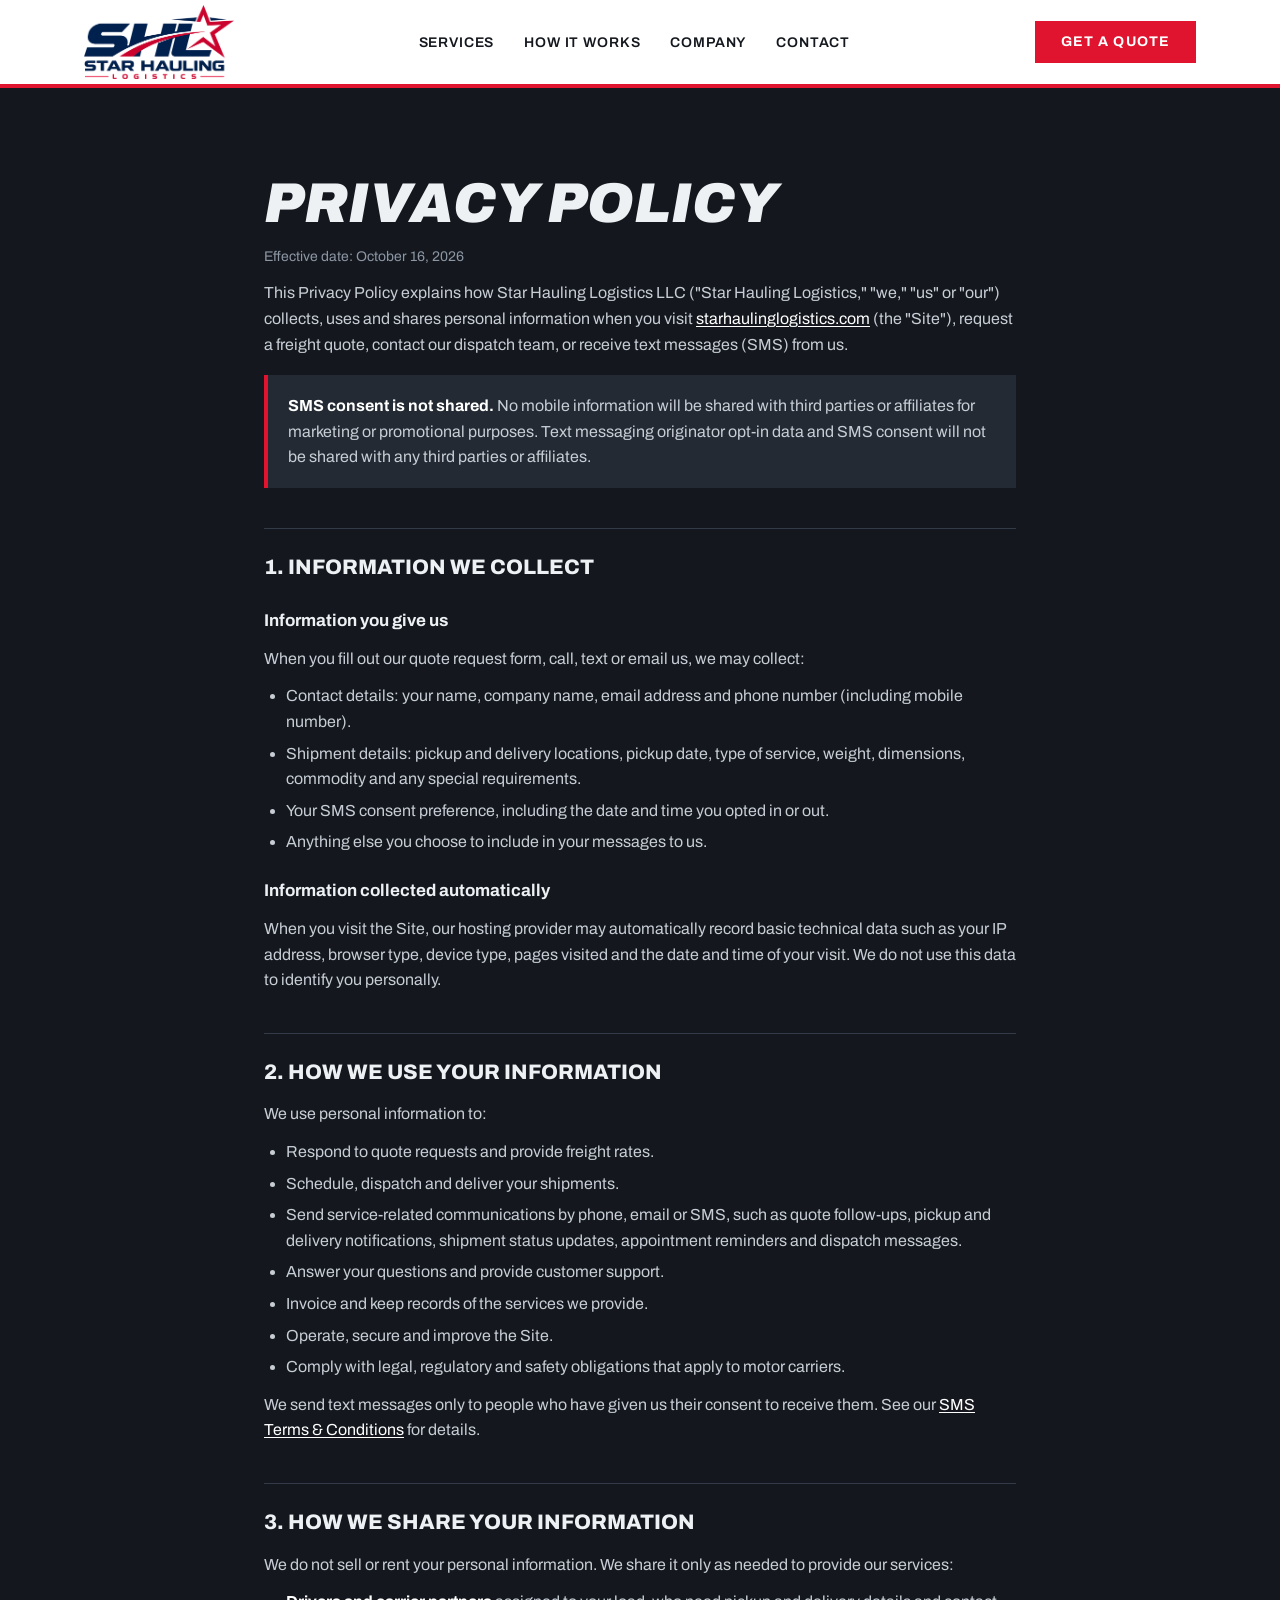
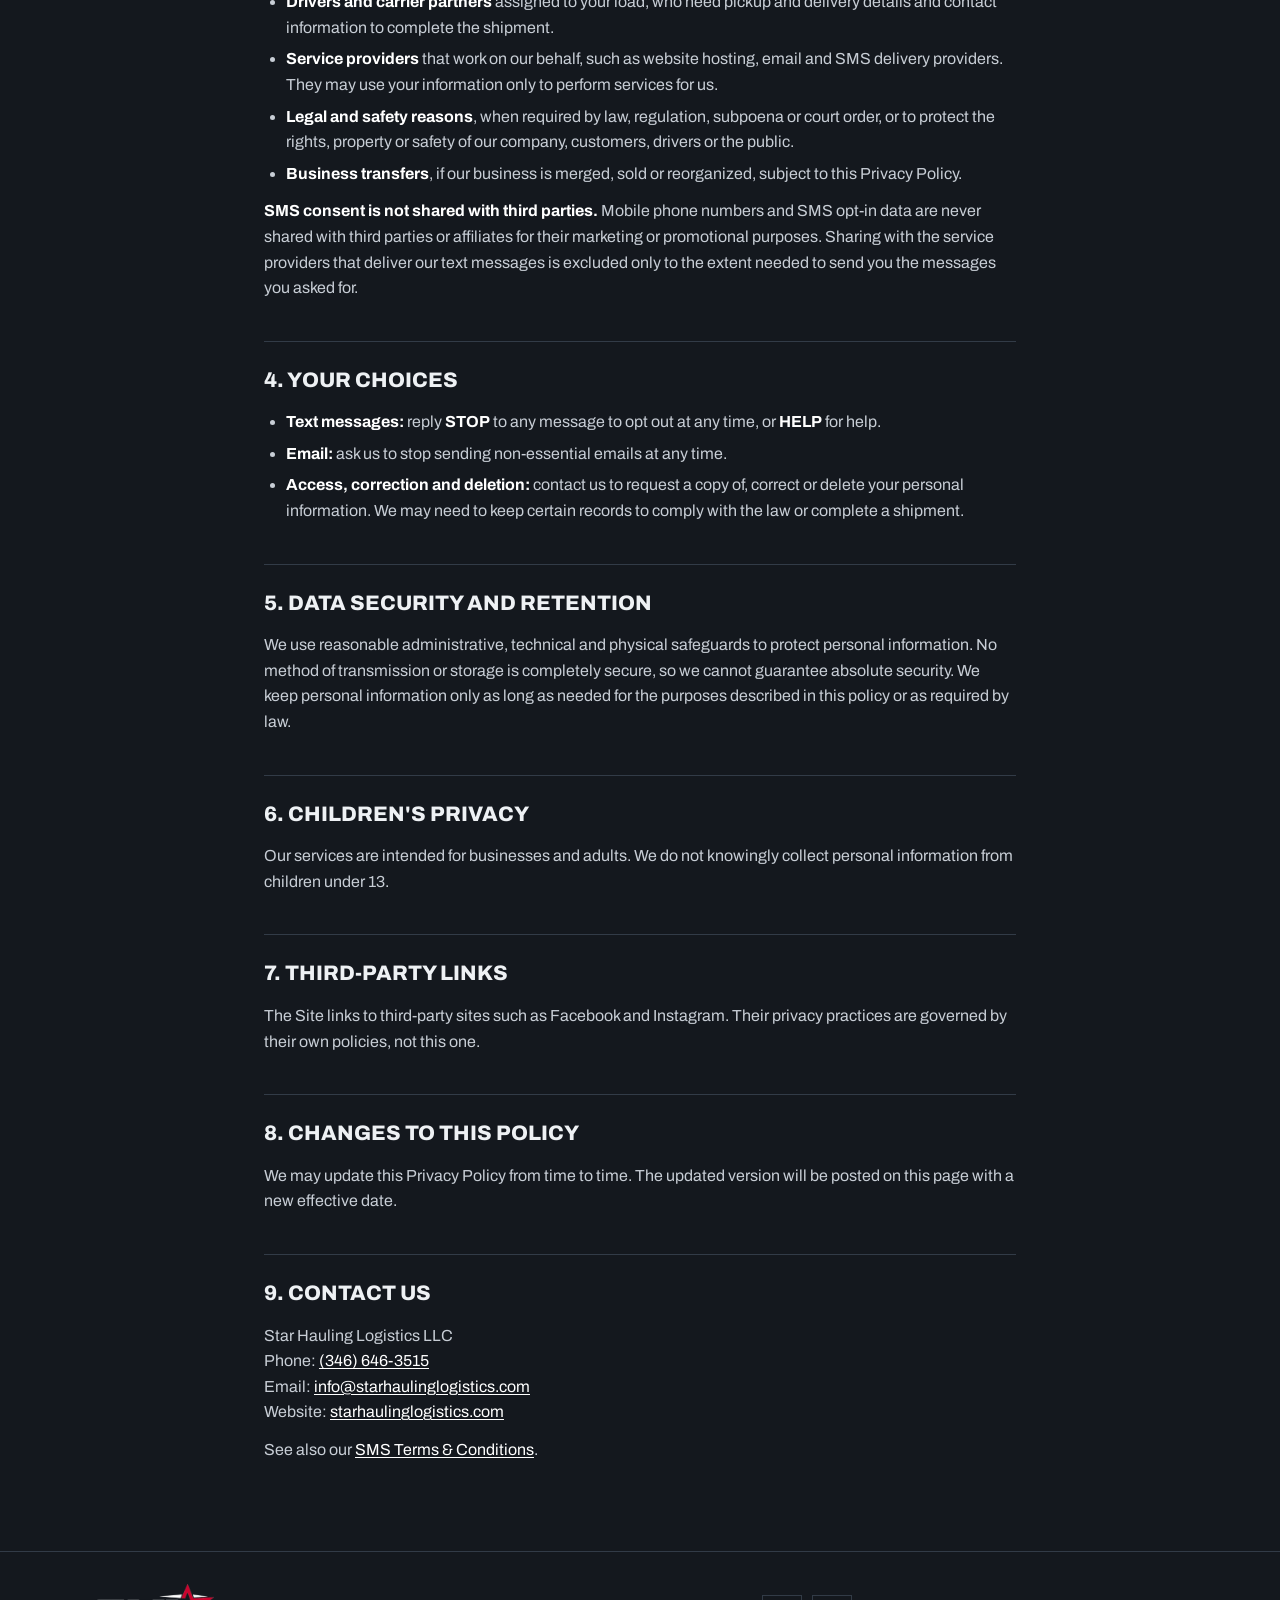
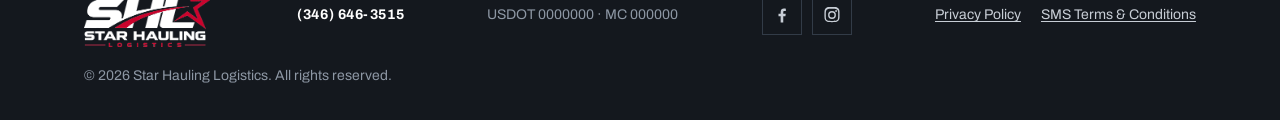
==== privacy.html @ 3c63991d "Add Privacy Policy and SMS Terms pages with SMS consent on quote form Co-Authored-By: Claude Opus 5." ====
<!doctype html>
<html lang="en">
<head>
  <meta charset="utf-8">
  <meta name="viewport" content="width=device-width, initial-scale=1">
  <title>Privacy Policy | Star Hauling Logistics</title>
  <meta name="description" content="How Star Hauling Logistics collects, uses and shares personal information, including SMS consent.">
  <meta name="robots" content="noindex, nofollow">
  <meta name="theme-color" content="#14181E">
  <link rel="icon" href="assets/favicon.ico" sizes="any">
  <link rel="icon" type="image/png" href="assets/favicon.png">
  <link rel="apple-touch-icon" href="assets/apple-touch-icon.png">
  <link rel="preconnect" href="https://fonts.googleapis.com">
  <link rel="preconnect" href="https://fonts.gstatic.com" crossorigin>
  <link rel="stylesheet" href="https://fonts.googleapis.com/css2?family=Archivo:ital,wght@0,400;0,600;0,700;0,800;0,900;1,900&display=swap">
  <link rel="stylesheet" href="styles.css">
</head>
<body>
  <a class="skip" href="#main">Skip to content</a>

  <header class="site-header">
    <nav class="container nav" aria-label="Main">
      <a class="nav-logo" href="index.html" aria-label="Star Hauling Logistics, home">
        <img src="assets/logo.png" alt="Star Hauling Logistics" width="640" height="314">
      </a>
      <button class="nav-toggle" type="button" aria-expanded="false" aria-controls="nav-links" aria-label="Open menu">
        <span></span><span></span><span></span>
      </button>
      <ul class="nav-links" id="nav-links">
        <li><a href="index.html#services">Services</a></li>
        <li><a href="index.html#how-it-works">How it works</a></li>
        <li><a href="index.html#company">Company</a></li>
        <li><a href="index.html#contact">Contact</a></li>
        <li class="mobile-cta"><a class="btn btn-red" href="index.html#contact">Get a Quote</a></li>
      </ul>
      <a class="btn btn-red nav-cta" href="index.html#contact">Get a Quote</a>
    </nav>
  </header>

  <main id="main">
    <article class="legal">
      <div class="container">
        <h1>Privacy Policy</h1>
        <p class="updated">Effective date: October 16, 2026</p>

        <p>This Privacy Policy explains how Star Hauling Logistics LLC ("Star Hauling Logistics," "we," "us" or "our") collects, uses and shares personal information when you visit <a href="https://starhaulinglogistics.com/">starhaulinglogistics.com</a> (the "Site"), request a freight quote, contact our dispatch team, or receive text messages (SMS) from us.</p>

        <div class="callout">
          <p><strong>SMS consent is not shared.</strong> No mobile information will be shared with third parties or affiliates for marketing or promotional purposes. Text messaging originator opt-in data and SMS consent will not be shared with any third parties or affiliates.</p>
        </div>

        <h2>1. Information we collect</h2>
        <h3>Information you give us</h3>
        <p>When you fill out our quote request form, call, text or email us, we may collect:</p>
        <ul>
          <li>Contact details: your name, company name, email address and phone number (including mobile number).</li>
          <li>Shipment details: pickup and delivery locations, pickup date, type of service, weight, dimensions, commodity and any special requirements.</li>
          <li>Your SMS consent preference, including the date and time you opted in or out.</li>
          <li>Anything else you choose to include in your messages to us.</li>
        </ul>
        <h3>Information collected automatically</h3>
        <p>When you visit the Site, our hosting provider may automatically record basic technical data such as your IP address, browser type, device type, pages visited and the date and time of your visit. We do not use this data to identify you personally.</p>

        <h2>2. How we use your information</h2>
        <p>We use personal information to:</p>
        <ul>
          <li>Respond to quote requests and provide freight rates.</li>
          <li>Schedule, dispatch and deliver your shipments.</li>
          <li>Send service-related communications by phone, email or SMS, such as quote follow-ups, pickup and delivery notifications, shipment status updates, appointment reminders and dispatch messages.</li>
          <li>Answer your questions and provide customer support.</li>
          <li>Invoice and keep records of the services we provide.</li>
          <li>Operate, secure and improve the Site.</li>
          <li>Comply with legal, regulatory and safety obligations that apply to motor carriers.</li>
        </ul>
        <p>We send text messages only to people who have given us their consent to receive them. See our <a href="terms.html">SMS Terms &amp; Conditions</a> for details.</p>

        <h2>3. How we share your information</h2>
        <p>We do not sell or rent your personal information. We share it only as needed to provide our services:</p>
        <ul>
          <li><strong>Drivers and carrier partners</strong> assigned to your load, who need pickup and delivery details and contact information to complete the shipment.</li>
          <li><strong>Service providers</strong> that work on our behalf, such as website hosting, email and SMS delivery providers. They may use your information only to perform services for us.</li>
          <li><strong>Legal and safety reasons</strong>, when required by law, regulation, subpoena or court order, or to protect the rights, property or safety of our company, customers, drivers or the public.</li>
          <li><strong>Business transfers</strong>, if our business is merged, sold or reorganized, subject to this Privacy Policy.</li>
        </ul>
        <p><strong>SMS consent is not shared with third parties.</strong> Mobile phone numbers and SMS opt-in data are never shared with third parties or affiliates for their marketing or promotional purposes. Sharing with the service providers that deliver our text messages is excluded only to the extent needed to send you the messages you asked for.</p>

        <h2>4. Your choices</h2>
        <ul>
          <li><strong>Text messages:</strong> reply <strong>STOP</strong> to any message to opt out at any time, or <strong>HELP</strong> for help.</li>
          <li><strong>Email:</strong> ask us to stop sending non-essential emails at any time.</li>
          <li><strong>Access, correction and deletion:</strong> contact us to request a copy of, correct or delete your personal information. We may need to keep certain records to comply with the law or complete a shipment.</li>
        </ul>

        <h2>5. Data security and retention</h2>
        <p>We use reasonable administrative, technical and physical safeguards to protect personal information. No method of transmission or storage is completely secure, so we cannot guarantee absolute security. We keep personal information only as long as needed for the purposes described in this policy or as required by law.</p>

        <h2>6. Children's privacy</h2>
        <p>Our services are intended for businesses and adults. We do not knowingly collect personal information from children under 13.</p>

        <h2>7. Third-party links</h2>
        <p>The Site links to third-party sites such as Facebook and Instagram. Their privacy practices are governed by their own policies, not this one.</p>

        <h2>8. Changes to this policy</h2>
        <p>We may update this Privacy Policy from time to time. The updated version will be posted on this page with a new effective date.</p>

        <h2>9. Contact us</h2>
        <p>Star Hauling Logistics LLC<br>
        Phone: <a href="tel:+13466463515">(346) 646-3515</a><br>
        Email: <a href="mailto:info@starhaulinglogistics.com">info@starhaulinglogistics.com</a><br>
        Website: <a href="https://starhaulinglogistics.com/">starhaulinglogistics.com</a></p>
        <p>See also our <a href="terms.html">SMS Terms &amp; Conditions</a>.</p>
      </div>
    </article>
  </main>

  <footer class="site-footer">
    <div class="container">
      <img src="assets/logo-white.png" alt="Star Hauling Logistics" width="640" height="314">
      <a class="footer-phone" href="tel:+13466463515">(346) 646-3515</a>
      <span>USDOT 0000000 · MC 000000</span>
      <nav class="social" aria-label="Social media">
        <a href="https://www.facebook.com/share/1PZ67UHdjr/?mibextid=wwXIfr" target="_blank" rel="noopener" aria-label="Star Hauling Logistics on Facebook">
          <svg viewBox="0 0 24 24" width="20" height="20" aria-hidden="true" focusable="false"><path fill="currentColor" d="M13.5 21v-7.5h2.6l.4-3h-3V8.6c0-.9.3-1.5 1.5-1.5h1.6V4.4c-.3 0-1.2-.1-2.3-.1-2.3 0-3.9 1.4-3.9 4v2.2H7.8v3h2.6V21h3.1z"/></svg>
        </a>
        <a href="https://www.instagram.com/starhaulinglogisticsllc?xtok=eWZoY282anFxYng4&amp;utm_source=qr" target="_blank" rel="noopener" aria-label="Star Hauling Logistics on Instagram">
          <svg viewBox="0 0 24 24" width="20" height="20" aria-hidden="true" focusable="false"><path fill="currentColor" d="M12 7.3a4.7 4.7 0 1 0 0 9.4 4.7 4.7 0 0 0 0-9.4zm0 7.7a3 3 0 1 1 0-6 3 3 0 0 1 0 6zm4.9-8.9a1.1 1.1 0 1 0 0 2.2 1.1 1.1 0 0 0 0-2.2zM21 7.9c-.1-1.5-.4-2.8-1.5-3.9S17.1 2.6 15.6 2.5C14 2.4 10 2.4 8.4 2.5 6.9 2.6 5.6 2.9 4.5 4S3.1 6.4 3 7.9C2.9 9.5 2.9 13.5 3 15.1c.1 1.5.4 2.8 1.5 3.9s2.4 1.4 3.9 1.5c1.6.1 5.6.1 7.2 0 1.5-.1 2.8-.4 3.9-1.5s1.4-2.4 1.5-3.9c.1-1.6.1-5.6 0-7.2zm-2 9.1a3 3 0 0 1-1.7 1.7c-1.2.5-3.9.4-5.3.4s-4.1.1-5.3-.4A3 3 0 0 1 5 17c-.5-1.2-.4-3.9-.4-5.1s-.1-3.9.4-5.1A3 3 0 0 1 6.7 5c1.2-.5 3.9-.4 5.3-.4s4.1-.1 5.3.4A3 3 0 0 1 19 6.7c.5 1.2.4 3.9.4 5.1s.1 4-.4 5.2z"/></svg>
        </a>
      </nav>
      <nav class="legal-links" aria-label="Legal">
        <a href="privacy.html">Privacy Policy</a>
        <a href="terms.html">SMS Terms &amp; Conditions</a>
      </nav>
      <span>© <span id="year">2026</span> Star Hauling Logistics. All rights reserved.</span>
    </div>
  </footer>

  <script src="main.js"></script>
</body>
</html>
---- styles.css ----
/* Star Hauling Logistics — Industrial theme (option 2, white navbar) */
:root {
  --graph: #14181E;
  --steel: #232A33;
  --line: #323B47;
  --red: #E0142F;
  --red-dark: #B80F26;
  --silver: #C7CDD5;
  --dim: #8D97A4;
  --navy: #0A2150;
  --yellow: #F5C400;
  --white: #FFFFFF;
  --pad: clamp(20px, 5vw, 72px);
  --max: 1240px;
  --font: "Archivo", system-ui, -apple-system, "Segoe UI", sans-serif;
}

* { box-sizing: border-box; }
html { scroll-behavior: smooth; scroll-padding-top: 96px; }
body { margin: 0; background: var(--graph); color: #EEF1F4; font-family: var(--font); font-size: 16px; line-height: 1.6; -webkit-font-smoothing: antialiased; }
img { max-width: 100%; display: block; }
a { color: inherit; text-decoration: none; }
h1, h2, h3, p { margin: 0; }
.container { max-width: var(--max); margin: 0 auto; padding-inline: var(--pad); }
.skip { position: absolute; left: -999px; top: 8px; background: var(--white); color: var(--graph); padding: 8px 14px; z-index: 100; }
.skip:focus { left: 8px; }
:focus-visible { outline: 3px solid var(--yellow); outline-offset: 3px; }

/* Buttons */
.btn { display: inline-flex; align-items: center; justify-content: center; gap: 8px; padding: 14px 26px; font: 700 14px/1 var(--font); letter-spacing: .08em; text-transform: uppercase; border: 0; cursor: pointer; transition: background .15s, color .15s, box-shadow .15s; white-space: nowrap; }
.btn-red { background: var(--red); color: var(--white); }
.btn-red:hover { background: var(--red-dark); }
.btn-line { color: var(--white); box-shadow: inset 0 0 0 1px var(--silver); }
.btn-line:hover { box-shadow: inset 0 0 0 2px var(--white); }
.btn-white { background: var(--white); color: var(--graph); }
.btn-white:hover { background: var(--silver); }

/* Header */
.site-header { position: sticky; top: 0; z-index: 50; background: var(--white); border-bottom: 4px solid var(--red); }
.nav { display: flex; align-items: center; justify-content: space-between; gap: 24px; min-height: 84px; }
.nav-logo img { width: 150px; height: auto; }
.nav-links { display: flex; align-items: center; gap: 30px; list-style: none; margin: 0; padding: 0; }
.nav-links a { color: var(--graph); font-weight: 600; font-size: 14px; letter-spacing: .06em; text-transform: uppercase; padding: 6px 0; border-bottom: 2px solid transparent; }
.nav-links a:hover { border-color: var(--red); }
.nav-toggle { display: none; background: none; border: 0; padding: 10px; cursor: pointer; color: var(--graph); }
.nav-toggle span { display: block; width: 26px; height: 3px; background: currentColor; margin: 5px 0; transition: transform .2s, opacity .2s; }

@media (max-width: 900px) {
  .nav-toggle { display: block; }
  .nav-cta { display: none; }
  .nav-links { position: absolute; top: 100%; left: 0; right: 0; flex-direction: column; align-items: stretch; gap: 0; background: var(--white); border-bottom: 4px solid var(--red); padding: 8px var(--pad) 20px; display: none; }
  .nav-links.open { display: flex; }
  .nav-links li a { display: block; padding: 14px 0; border-bottom: 1px solid #E4E7EB; }
  .nav-links .mobile-cta { margin-top: 14px; }
  .nav-links .mobile-cta a { border: 0; color: var(--white); text-align: center; padding: 16px; }
  .nav-toggle[aria-expanded="true"] span:nth-child(1) { transform: translateY(8px) rotate(45deg); }
  .nav-toggle[aria-expanded="true"] span:nth-child(2) { opacity: 0; }
  .nav-toggle[aria-expanded="true"] span:nth-child(3) { transform: translateY(-8px) rotate(-45deg); }
}
@media (min-width: 901px) { .nav-links .mobile-cta { display: none; } }

/* Hero */
.hero { position: relative; overflow: hidden; padding-top: clamp(48px, 8vw, 96px); }
.hero::after { content: ""; position: absolute; right: -8%; top: 0; bottom: 0; width: 46%; background: var(--red); transform: skewX(-14deg); }
.hero .container { position: relative; z-index: 1; display: grid; gap: 26px; }
.tag { font-size: 13px; letter-spacing: .2em; text-transform: uppercase; color: var(--dim); }
.hero h1 { font-weight: 900; font-style: italic; font-size: clamp(44px, 8vw, 108px); line-height: .9; letter-spacing: -.01em; text-transform: uppercase; max-width: 11ch; }
.hero h1 span { color: transparent; -webkit-text-stroke: 2px var(--white); }
.hero .lead { max-width: 46ch; color: var(--silver); font-size: 18px; }
.cta-row { display: flex; flex-wrap: wrap; gap: 12px; }
.truck { color: var(--silver); max-width: 780px; width: 100%; margin-left: auto; margin-top: 8px; }
.truck .detail { fill: var(--graph); }
.truck .hub { fill: var(--red); }
.road { position: relative; z-index: 1; height: 24px; background: repeating-linear-gradient(90deg, var(--yellow) 0 60px, transparent 60px 100px) center / 100% 4px no-repeat, #0B0E12; }
@media (prefers-reduced-motion: no-preference) {
  .road { animation: road 1.6s linear infinite; background-size: 100% 4px; }
  @keyframes road { to { background-position: -100px center, 0 0; } }
}
@media (max-width: 860px) { .hero::after { width: 60%; right: -32%; } }

/* Sections */
.section { padding-block: clamp(64px, 9vw, 104px); }
.section-alt { background: var(--steel); }
.section-head { display: grid; gap: 12px; margin-bottom: 40px; max-width: 720px; }
.section-head p { color: var(--dim); font-size: 17px; }
.h2 { font-weight: 900; font-style: italic; font-size: clamp(32px, 4.4vw, 54px); line-height: 1; text-transform: uppercase; text-wrap: balance; }
.h2 i { color: var(--red); }

/* Services */
.rows { border-top: 1px solid var(--line); }
.row { display: grid; grid-template-columns: 60px 1fr 1.5fr; gap: 24px; align-items: center; padding: 26px 0; border-bottom: 1px solid var(--line); }
.row svg { width: 40px; height: 40px; color: var(--red); }
.row h3 { font-size: 21px; font-weight: 800; text-transform: uppercase; }
.row p { color: var(--dim); }
@media (max-width: 760px) { .row { grid-template-columns: 44px 1fr; gap: 6px 16px; } .row p { grid-column: 2; } }

/* Steps */
.steps { display: grid; grid-template-columns: repeat(3, 1fr); gap: 2px; background: var(--line); }
.step { background: var(--steel); padding: 32px 28px; display: grid; gap: 10px; align-content: start; }
.step b { font-size: 60px; font-weight: 900; font-style: italic; line-height: 1; color: var(--red); font-variant-numeric: tabular-nums; }
.step h3 { font-size: 19px; text-transform: uppercase; font-weight: 800; }
.step p { color: var(--dim); }
@media (max-width: 760px) { .steps { grid-template-columns: 1fr; } }

/* Company */
.company { display: grid; grid-template-columns: 1.1fr 1fr; gap: clamp(32px, 6vw, 80px); align-items: start; }
.company p.body { color: var(--silver); font-size: 17px; margin-top: 18px; max-width: 58ch; }
.facts { display: grid; grid-template-columns: 1fr 1fr; gap: 2px; background: var(--line); }
.fact { background: var(--graph); padding: 26px 24px; display: grid; gap: 4px; }
.fact b { font-size: 44px; font-weight: 900; font-style: italic; line-height: 1; font-variant-numeric: tabular-nums; }
.fact span { color: var(--dim); font-size: 14px; text-transform: uppercase; letter-spacing: .08em; }
.checks { list-style: none; padding: 0; margin: 26px 0 0; display: grid; gap: 12px; }
.checks li { display: flex; gap: 12px; color: var(--silver); }
.checks li::before { content: ""; flex: none; width: 18px; height: 18px; margin-top: 3px; background: var(--red); clip-path: polygon(50% 0, 61% 35%, 98% 35%, 68% 57%, 79% 91%, 50% 70%, 21% 91%, 32% 57%, 2% 35%, 39% 35%); }
@media (max-width: 860px) { .company { grid-template-columns: 1fr; } }

/* Band */
.band { background: var(--red); }
.band .container { display: flex; flex-wrap: wrap; gap: 20px; justify-content: space-between; align-items: center; padding-block: 52px; }
.band h2 { font-weight: 900; font-style: italic; text-transform: uppercase; font-size: clamp(28px, 3.6vw, 44px); line-height: 1; }

/* Contact */
.contact { display: grid; grid-template-columns: 1fr 1.2fr; gap: clamp(32px, 6vw, 80px); }
.contact-info { display: grid; gap: 22px; align-content: start; }
.contact-item { display: grid; gap: 2px; }
.contact-item span { color: var(--dim); font-size: 13px; text-transform: uppercase; letter-spacing: .12em; }
.contact-item a, .contact-item p { font-size: 20px; font-weight: 700; }
.contact-item a:hover { color: var(--red); }
form { background: var(--steel); padding: clamp(22px, 3vw, 36px); display: grid; gap: 16px; }
.two { display: grid; grid-template-columns: 1fr 1fr; gap: 16px; }
label { display: grid; gap: 6px; font-size: 13px; font-weight: 600; letter-spacing: .06em; text-transform: uppercase; color: var(--silver); min-width: 0; }
input, select, textarea { font: 400 16px var(--font); color: var(--white); background: var(--graph); border: 1px solid var(--line); padding: 12px 14px; width: 100%; min-width: 0; border-radius: 0; color-scheme: dark; }
input:focus, select:focus, textarea:focus { outline: 2px solid var(--red); outline-offset: 0; border-color: var(--red); }
textarea { min-height: 110px; resize: vertical; }
.form-note { font-size: 14px; color: var(--dim); }
.form-ok { font-weight: 600; color: #6EE7A8; }
@media (max-width: 860px) { .contact { grid-template-columns: 1fr; } }
@media (max-width: 520px) { .two { grid-template-columns: 1fr; } }

/* Footer */
.site-footer { border-top: 1px solid var(--line); padding-block: 32px; color: var(--dim); font-size: 14px; }
.site-footer .container { display: flex; flex-wrap: wrap; gap: 18px 32px; justify-content: space-between; align-items: center; }
.site-footer img { width: 130px; height: auto; }
.footer-phone { color: var(--white); font-weight: 700; letter-spacing: .04em; }
.footer-phone:hover { color: var(--red); }
.social { display: flex; gap: 10px; }
.social a { display: inline-flex; align-items: center; justify-content: center; width: 40px; height: 40px; border: 1px solid var(--line); color: var(--silver); transition: background .15s, border-color .15s, color .15s; }
.social a:hover { background: var(--red); border-color: var(--red); color: var(--white); }

/* SMS consent */
.consent { display: flex; gap: 12px; align-items: flex-start; font-size: 13px; font-weight: 400; letter-spacing: 0; text-transform: none; color: var(--dim); line-height: 1.5; }
.consent input { width: 18px; height: 18px; flex: none; margin: 2px 0 0; padding: 0; accent-color: var(--red); }
.consent a, .legal-links a { color: var(--silver); text-decoration: underline; text-underline-offset: 2px; }
.consent a:hover, .legal-links a:hover { color: var(--white); }
.legal-links { display: flex; flex-wrap: wrap; gap: 6px 20px; }

/* Legal pages */
.legal { padding-block: clamp(48px, 7vw, 88px); }
.legal .container { max-width: 880px; }
.legal h1 { font-weight: 900; font-style: italic; text-transform: uppercase; font-size: clamp(34px, 5vw, 56px); line-height: 1; }
.legal .updated { color: var(--dim); font-size: 14px; margin-top: 14px; }
.legal h2 { font-size: 21px; font-weight: 800; text-transform: uppercase; margin-top: 40px; padding-top: 22px; border-top: 1px solid var(--line); }
.legal h3 { font-size: 17px; font-weight: 700; margin-top: 22px; }
.legal p, .legal li { color: var(--silver); }
.legal p { margin-top: 12px; }
.legal ul { margin: 12px 0 0; padding-left: 22px; display: grid; gap: 6px; }
.legal a { color: var(--white); text-decoration: underline; text-underline-offset: 2px; }
.legal a:hover { color: var(--red); }
.legal strong { color: var(--white); }
.legal .callout { margin-top: 18px; padding: 18px 20px; background: var(--steel); border-left: 4px solid var(--red); }
.legal .callout p:first-child { margin-top: 0; }
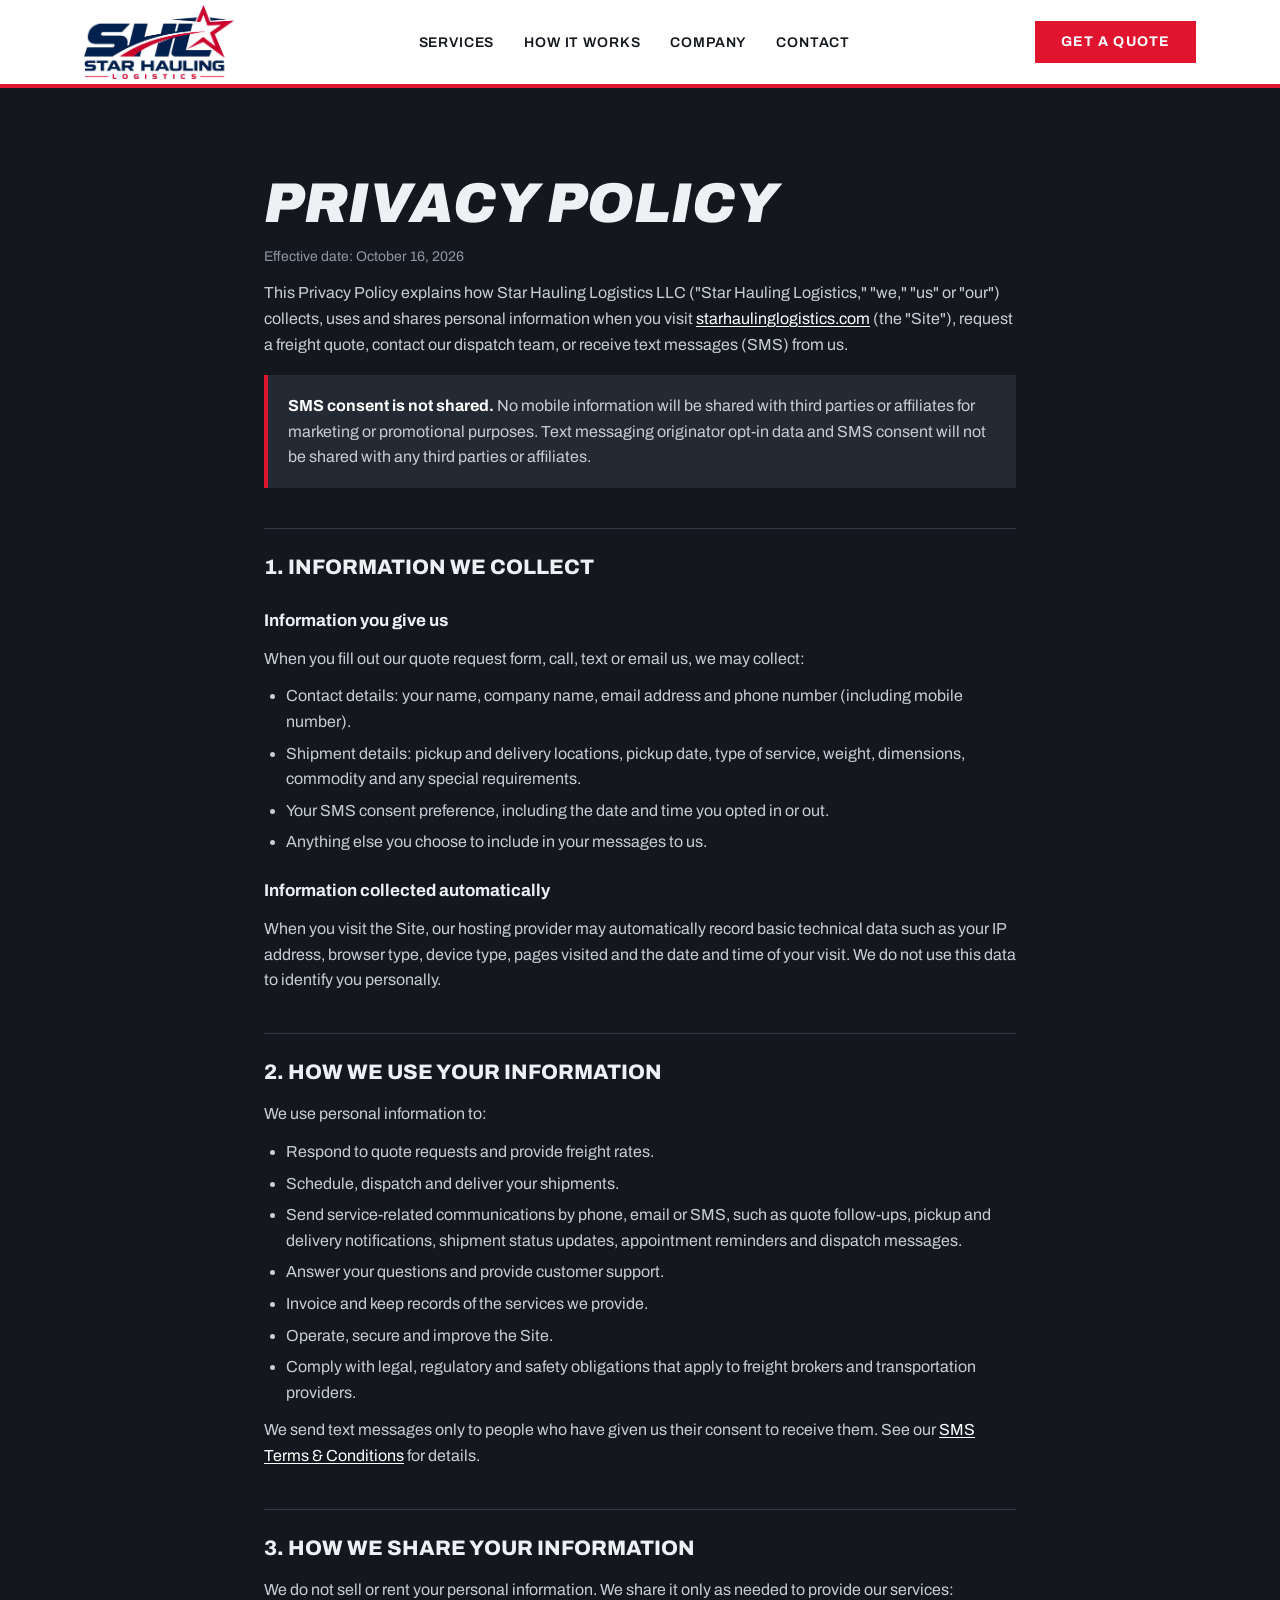
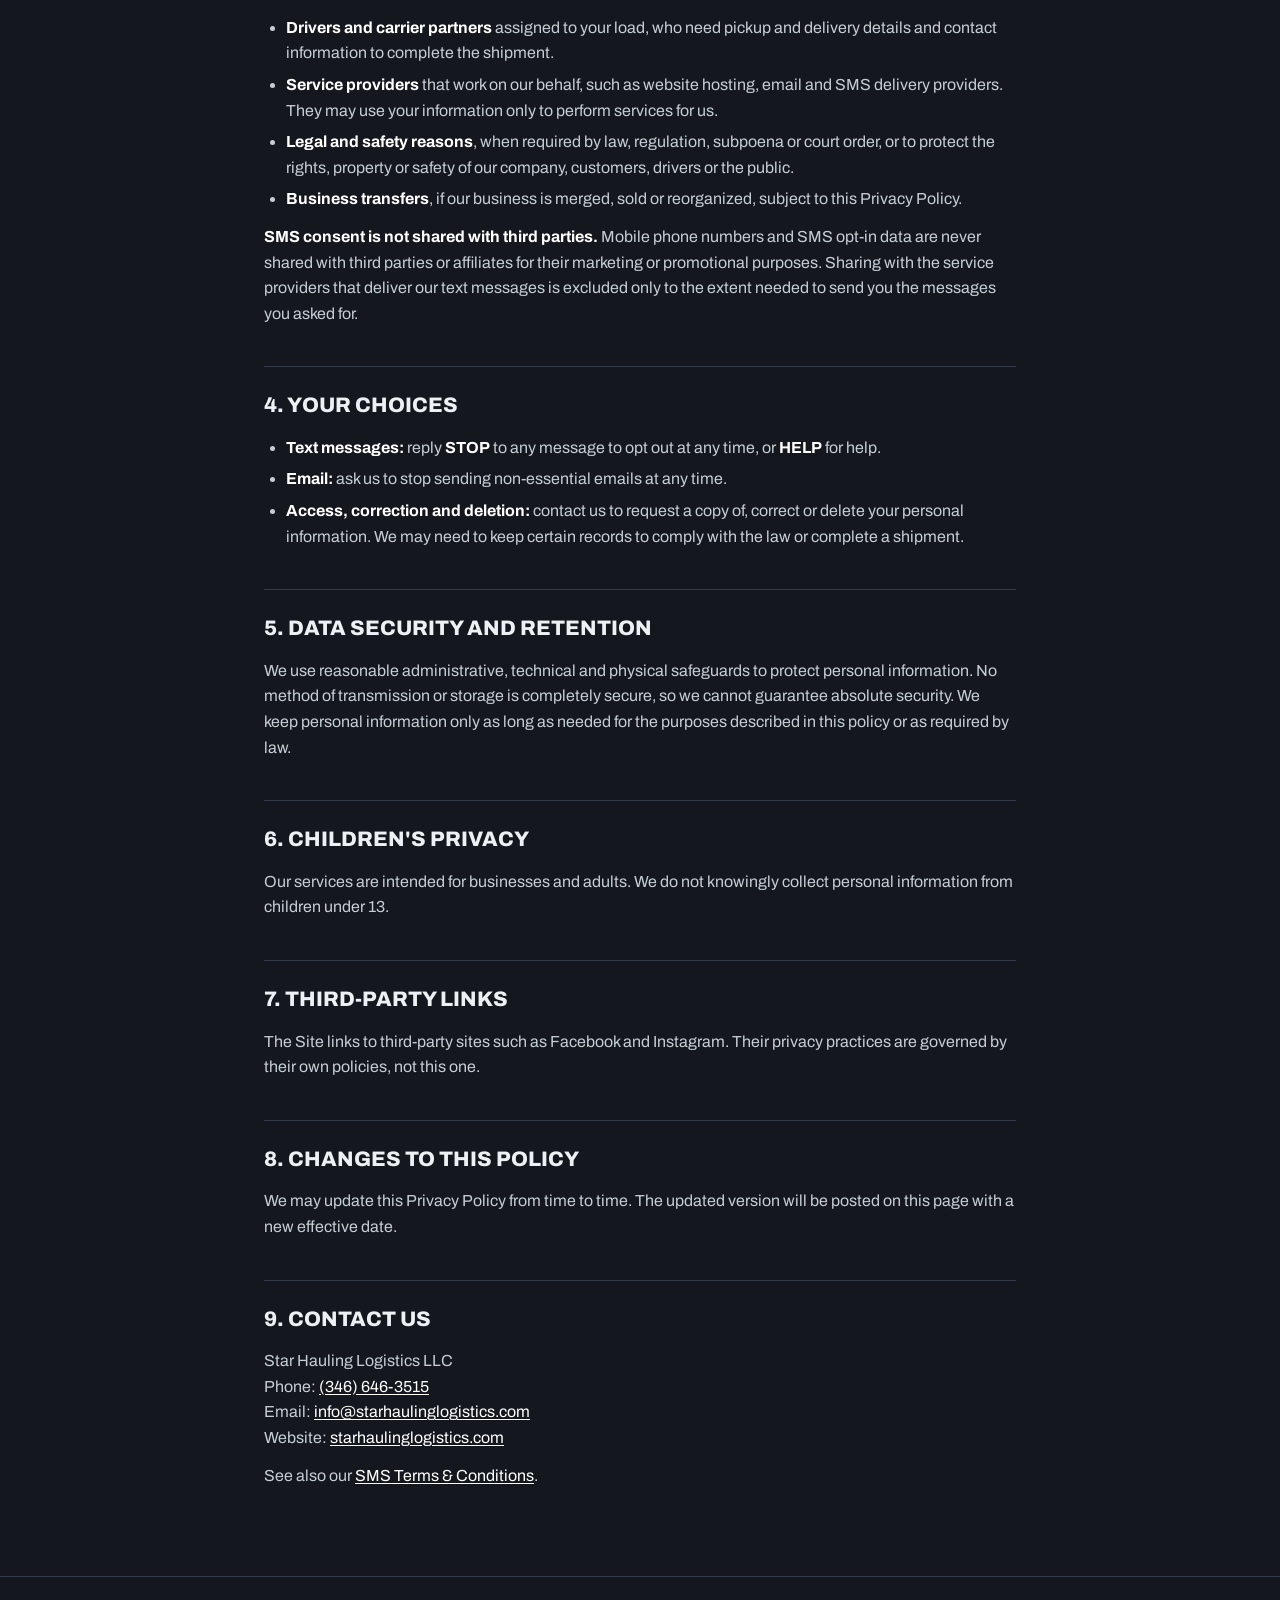
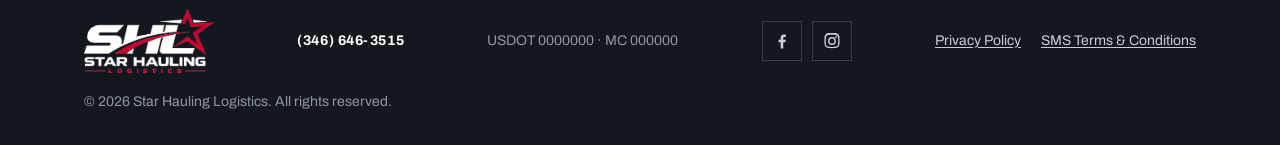
==== commit 1ec6ae9a: "Describe Star Hauling as a freight brokerage, not a carrier Replace the company section with the cli" ====
--- a/privacy.html
+++ b/privacy.html
@@ -70,7 +70,7 @@
           <li>Answer your questions and provide customer support.</li>
           <li>Invoice and keep records of the services we provide.</li>
           <li>Operate, secure and improve the Site.</li>
-          <li>Comply with legal, regulatory and safety obligations that apply to motor carriers.</li>
+          <li>Comply with legal, regulatory and safety obligations that apply to freight brokers and transportation providers.</li>
         </ul>
         <p>We send text messages only to people who have given us their consent to receive them. See our <a href="terms.html">SMS Terms &amp; Conditions</a> for details.</p>
 
--- a/styles.css
+++ b/styles.css
@@ -60,23 +60,33 @@
 @media (min-width: 901px) { .nav-links .mobile-cta { display: none; } }
 
 /* Hero */
-.hero { position: relative; overflow: hidden; padding-top: clamp(48px, 8vw, 96px); }
-.hero::after { content: ""; position: absolute; right: -8%; top: 0; bottom: 0; width: 46%; background: var(--red); transform: skewX(-14deg); }
-.hero .container { position: relative; z-index: 1; display: grid; gap: 26px; }
+.hero { position: relative; overflow: hidden; display: flex; flex-direction: column; aspect-ratio: 1816 / 885; min-height: 560px; max-height: 860px; padding-top: clamp(40px, 4.5vw, 72px); }
+.hero-bg img { position: absolute; inset: 0; width: 100%; height: 100%; object-fit: cover; object-position: 50% 100%; }
+.hero::before { content: ""; position: absolute; inset: 0; z-index: 1; background: linear-gradient(180deg, rgba(20,24,30,.9) 0%, rgba(20,24,30,.72) 30%, rgba(20,24,30,0) 58%), linear-gradient(90deg, rgba(20,24,30,.55) 0%, rgba(20,24,30,0) 55%); }
+.hero .container { position: relative; z-index: 2; width: 100%; display: grid; gap: 20px; justify-items: start; }
 .tag { font-size: 13px; letter-spacing: .2em; text-transform: uppercase; color: var(--dim); }
-.hero h1 { font-weight: 900; font-style: italic; font-size: clamp(44px, 8vw, 108px); line-height: .9; letter-spacing: -.01em; text-transform: uppercase; max-width: 11ch; }
+.hero .tag { color: var(--silver); }
+.hero h1 { font-weight: 900; font-style: italic; font-size: clamp(40px, 4.6vw, 72px); line-height: .9; letter-spacing: -.01em; text-transform: uppercase; max-width: 20ch; }
 .hero h1 span { color: transparent; -webkit-text-stroke: 2px var(--white); }
-.hero .lead { max-width: 46ch; color: var(--silver); font-size: 18px; }
+.hero .lead { max-width: 60ch; color: var(--silver); font-size: 18px; }
 .cta-row { display: flex; flex-wrap: wrap; gap: 12px; }
-.truck { color: var(--silver); max-width: 780px; width: 100%; margin-left: auto; margin-top: 8px; }
-.truck .detail { fill: var(--graph); }
-.truck .hub { fill: var(--red); }
+.hero .btn-line { background: rgba(20,24,30,.35); }
 .road { position: relative; z-index: 1; height: 24px; background: repeating-linear-gradient(90deg, var(--yellow) 0 60px, transparent 60px 100px) center / 100% 4px no-repeat, #0B0E12; }
 @media (prefers-reduced-motion: no-preference) {
   .road { animation: road 1.6s linear infinite; background-size: 100% 4px; }
   @keyframes road { to { background-position: -100px center, 0 0; } }
 }
-@media (max-width: 860px) { .hero::after { width: 60%; right: -32%; } }
+@media (max-width: 860px) {
+  .hero { aspect-ratio: auto; min-height: 0; max-height: none; padding: 0 0 48px; }
+  .hero-bg { position: relative; display: block; }
+  .hero-bg img { position: static; height: auto; }
+  .hero-bg::after { content: ""; position: absolute; left: 0; right: 0; bottom: 0; height: 40%; background: linear-gradient(180deg, rgba(20,24,30,0), var(--graph)); }
+  .hero::before { display: none; }
+  .hero .container { padding-top: 20px; gap: 18px; }
+  .hero h1 { font-size: clamp(40px, 11vw, 64px); max-width: 11ch; }
+  .hero h1 span { -webkit-text-stroke-width: 1.5px; }
+  .hero .lead { font-size: 16px; }
+}
 
 /* Sections */
 .section { padding-block: clamp(64px, 9vw, 104px); }
@@ -86,13 +96,6 @@
 .h2 { font-weight: 900; font-style: italic; font-size: clamp(32px, 4.4vw, 54px); line-height: 1; text-transform: uppercase; text-wrap: balance; }
 .h2 i { color: var(--red); }
 
-/* Services */
-.rows { border-top: 1px solid var(--line); }
-.row { display: grid; grid-template-columns: 60px 1fr 1.5fr; gap: 24px; align-items: center; padding: 26px 0; border-bottom: 1px solid var(--line); }
-.row svg { width: 40px; height: 40px; color: var(--red); }
-.row h3 { font-size: 21px; font-weight: 800; text-transform: uppercase; }
-.row p { color: var(--dim); }
-@media (max-width: 760px) { .row { grid-template-columns: 44px 1fr; gap: 6px 16px; } .row p { grid-column: 2; } }
 
 /* Steps */
 .steps { display: grid; grid-template-columns: repeat(3, 1fr); gap: 2px; background: var(--line); }
@@ -134,6 +137,8 @@
 textarea { min-height: 110px; resize: vertical; }
 .form-note { font-size: 14px; color: var(--dim); }
 .form-ok { font-weight: 600; color: #6EE7A8; }
+.form-error { font-weight: 600; color: #FCA5A5; }
+#quote-form button:disabled { opacity: .7; cursor: wait; }
 @media (max-width: 860px) { .contact { grid-template-columns: 1fr; } }
 @media (max-width: 520px) { .two { grid-template-columns: 1fr; } }
 
@@ -169,3 +174,25 @@
 .legal strong { color: var(--white); }
 .legal .callout { margin-top: 18px; padding: 18px 20px; background: var(--steel); border-left: 4px solid var(--red); }
 .legal .callout p:first-child { margin-top: 0; }
+
+/* Loads we move */
+.loads { display: grid; grid-template-columns: repeat(4, 1fr); gap: 14px; }
+.load { --cut: 18px; position: relative; display: grid; gap: 8px; align-content: start; padding: 28px 22px 30px; background: var(--graph); clip-path: polygon(0 0, 100% 0, 100% calc(100% - var(--cut)), calc(100% - var(--cut)) 100%, 0 100%); transition: background .15s, transform .15s; }
+.load::after { content: ""; position: absolute; left: 0; bottom: 0; height: 3px; width: 0; background: var(--red); transition: width .2s; }
+.load:hover { background: #0F1217; }
+.load:hover::after { width: calc(100% - var(--cut)); }
+.load svg { width: 44px; height: 44px; color: var(--red); margin-bottom: 6px; }
+.load h3 { font-size: 17px; font-weight: 800; text-transform: uppercase; line-height: 1.15; }
+.load p { color: var(--dim); font-size: 14px; line-height: 1.5; }
+.load-more { background: var(--red); }
+.load-more:hover { background: var(--red-dark); }
+.load-more svg { color: var(--white); }
+.load-more p { color: #FFE3E7; }
+.load-more::after { display: none; }
+.equip { margin-top: 36px; display: flex; flex-wrap: wrap; gap: 14px 24px; align-items: center; }
+.equip h3 { font-size: 13px; font-weight: 700; letter-spacing: .14em; text-transform: uppercase; color: var(--dim); }
+.equip ul { list-style: none; margin: 0; padding: 0; display: flex; flex-wrap: wrap; gap: 8px; }
+.equip li { font-size: 13px; font-weight: 600; letter-spacing: .06em; text-transform: uppercase; color: var(--silver); border: 1px solid var(--line); padding: 7px 12px; }
+@media (max-width: 1000px) { .loads { grid-template-columns: repeat(3, 1fr); } }
+@media (max-width: 680px) { .loads { grid-template-columns: 1fr 1fr; gap: 10px; } .load { padding: 22px 16px 24px; } .load svg { width: 38px; height: 38px; } .load h3 { font-size: 15px; } }
+.equip h3 { flex-basis: 100%; }
